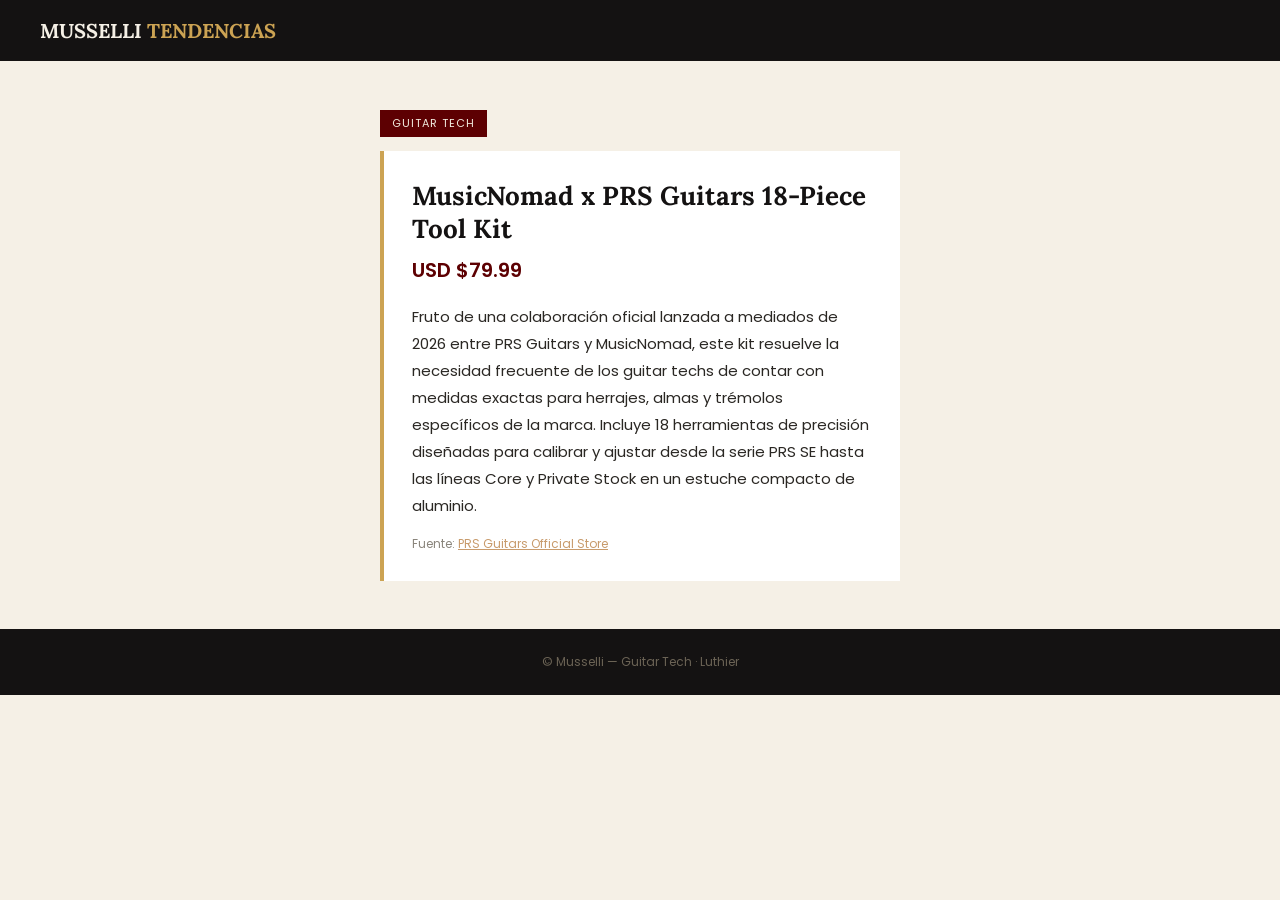
==== musicnomad-x-prs-guitars-18-piece-tool-kit/index.html @ daab8174 "Publicar: MusicNomad x PRS Guitars 18-Piece Tool Kit" ====
<!DOCTYPE html>
<html lang="es"><head><meta charset="UTF-8"><meta name="viewport" content="width=device-width, initial-scale=1.0">
<title>MusicNomad x PRS Guitars 18-Piece Tool Kit | Tendencias Musselli</title>
<meta name="description" content="Fruto de una colaboración oficial lanzada a mediados de 2026 entre PRS Guitars y MusicNomad, este kit resuelve la necesidad frecuente de los guitar te">
<link href="https://fonts.googleapis.com/css2?family=Lora:wght@600;700&family=Poppins:wght@400;500&display=swap" rel="stylesheet">
<style>
  :root { --negro:#141212; --borgona:#5D0002; --hueso:#F5F0E6; --crema:#F3ECE1; --dorado:#CCA353; --cobre:#C89B6C; }
  * { box-sizing: border-box; margin:0; padding:0; }
  body { font-family:'Poppins',sans-serif; background:var(--hueso); color:#2a2723; }
  header { background:var(--negro); padding:18px 40px; }
  .kicker { display:inline-block; background:var(--borgona); color:var(--crema); font-size:11px; letter-spacing:1px; text-transform:uppercase; padding:5px 12px; margin-bottom:14px; }
  footer { background:var(--negro); padding:24px; text-align:center; color:#6b6355; font-size:12px; }

  .logo { font-family:'Lora',serif; font-weight:700; font-size:20px; color:var(--hueso); }
  main { max-width:600px; margin:0 auto; padding:48px 40px; }
  .card { background:#fff; border-left:4px solid var(--dorado); padding:28px; }
  h1 { font-family:'Lora',serif; font-size:26px; margin-bottom:10px; color:var(--negro); }
  .price { font-size:20px; color:var(--borgona); font-weight:600; margin-bottom:18px; }
  p { font-size:15px; line-height:1.8; margin-bottom:16px; }
  .source { font-size:12px; color:#8a857c; }
  .source a { color: var(--cobre); }
</style></head>
<body>
<header><div class="logo">MUSSELLI <span style="color:var(--dorado)">TENDENCIAS</span></div></header>
<main>
  <span class="kicker">Guitar Tech</span>
  <div class="card">
    <h1>MusicNomad x PRS Guitars 18-Piece Tool Kit</h1>
    <div class="price">USD $79.99</div>
    <p>Fruto de una colaboración oficial lanzada a mediados de 2026 entre PRS Guitars y MusicNomad, este kit resuelve la necesidad frecuente de los guitar techs de contar con medidas exactas para herrajes, almas y trémolos específicos de la marca. Incluye 18 herramientas de precisión diseñadas para calibrar y ajustar desde la serie PRS SE hasta las líneas Core y Private Stock en un estuche compacto de aluminio.</p>
    <div class="source">Fuente: <a href="https://us.prsaccessories.com/products/music-nomad-prs-guitars-18-piece-tool-kit" target="_blank">PRS Guitars Official Store</a></div>
  </div>
</main>
<footer>© Musselli — Guitar Tech · Luthier</footer>
</body></html>
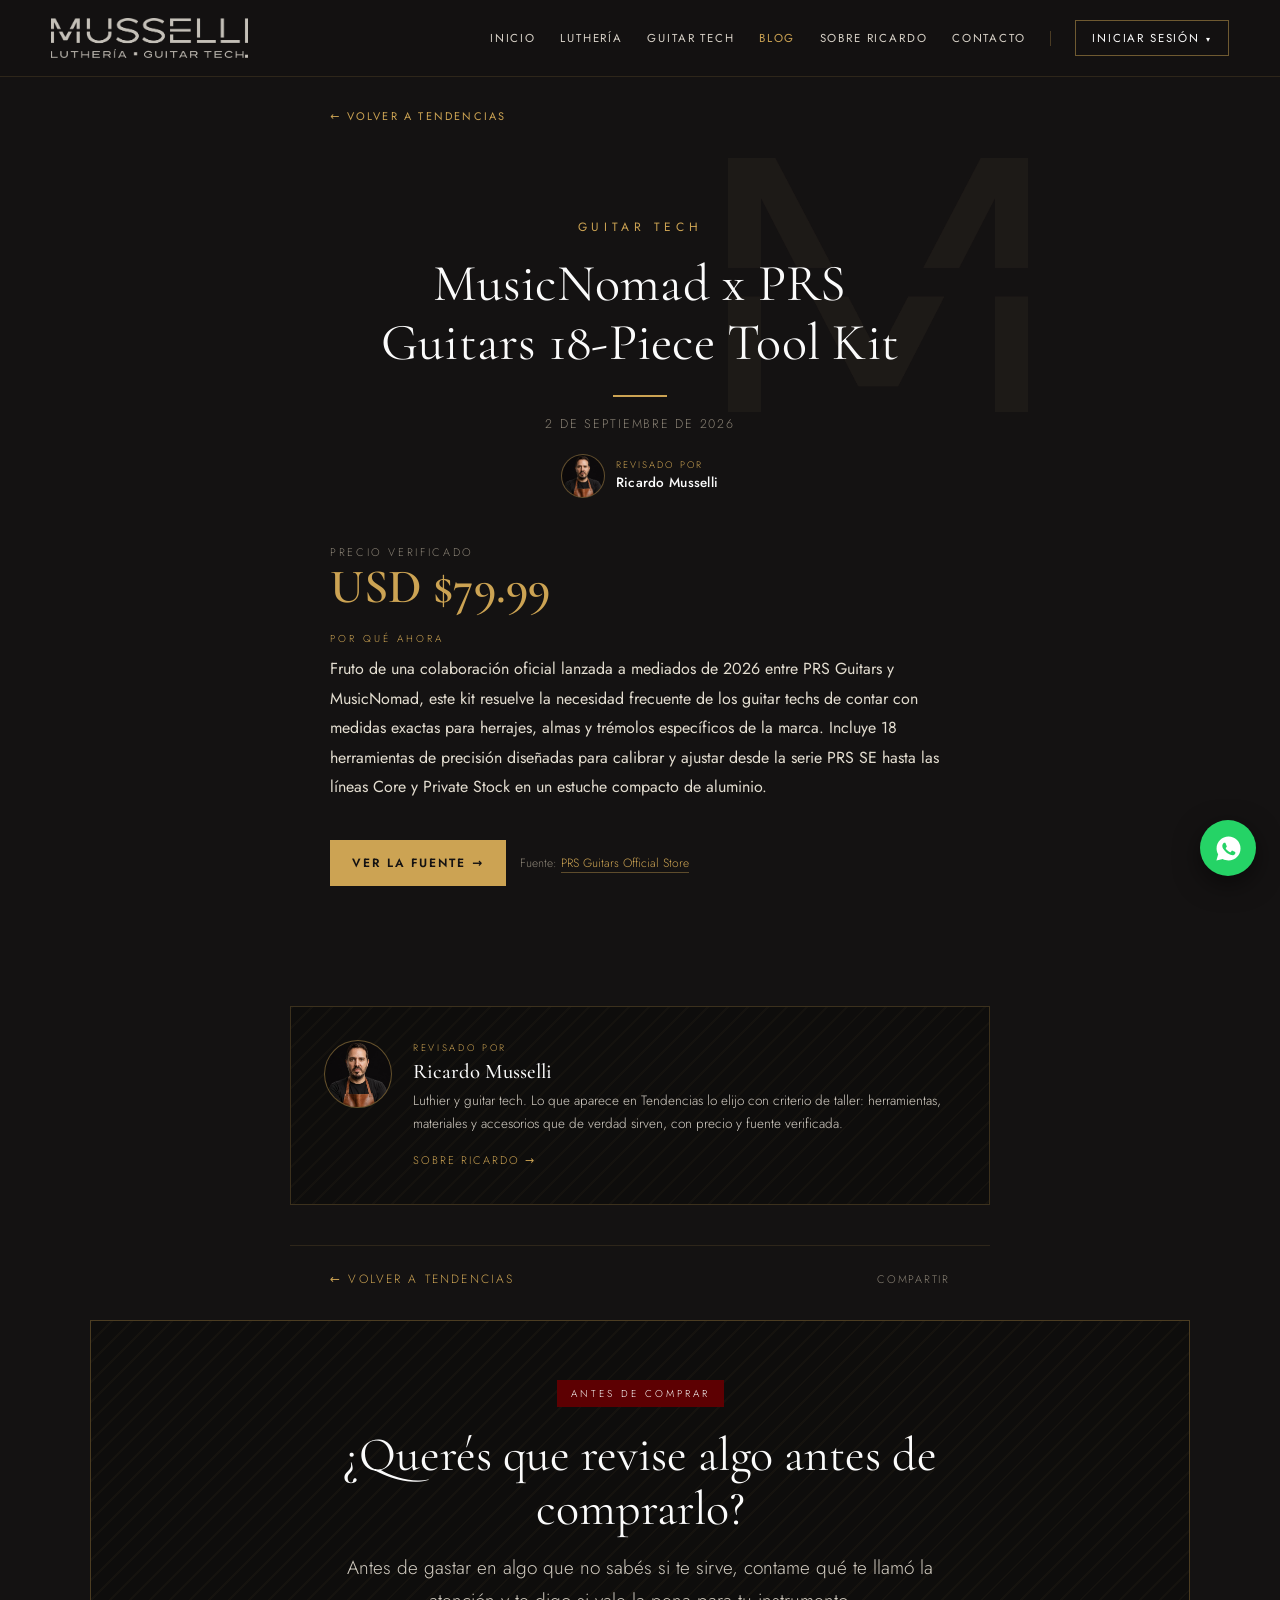
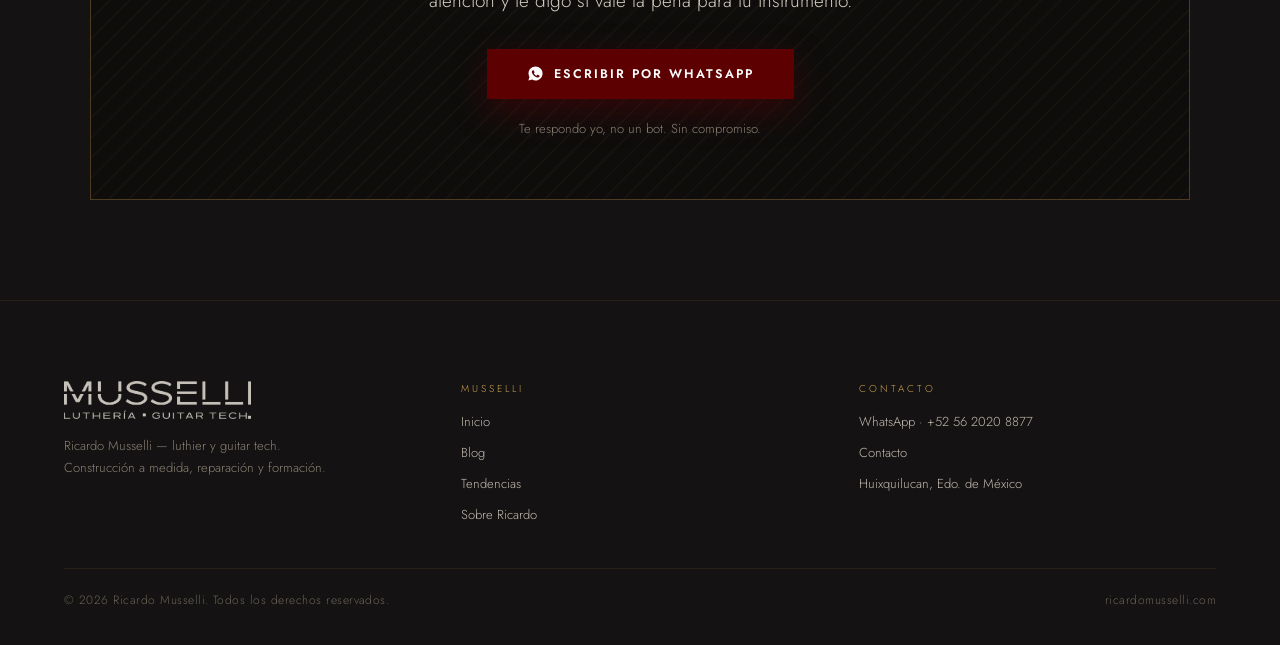
==== commit 4b9baa05: "Publicar: MusicNomad x PRS Guitars 18-Piece Tool Kit" ====
--- a/musicnomad-x-prs-guitars-18-piece-tool-kit/index.html
+++ b/musicnomad-x-prs-guitars-18-piece-tool-kit/index.html
@@ -1,35 +1,176 @@
 <!DOCTYPE html>
-<html lang="es"><head><meta charset="UTF-8"><meta name="viewport" content="width=device-width, initial-scale=1.0">
-<title>MusicNomad x PRS Guitars 18-Piece Tool Kit | Tendencias Musselli</title>
-<meta name="description" content="Fruto de una colaboración oficial lanzada a mediados de 2026 entre PRS Guitars y MusicNomad, este kit resuelve la necesidad frecuente de los guitar te">
-<link href="https://fonts.googleapis.com/css2?family=Lora:wght@600;700&family=Poppins:wght@400;500&display=swap" rel="stylesheet">
-<style>
-  :root { --negro:#141212; --borgona:#5D0002; --hueso:#F5F0E6; --crema:#F3ECE1; --dorado:#CCA353; --cobre:#C89B6C; }
-  * { box-sizing: border-box; margin:0; padding:0; }
-  body { font-family:'Poppins',sans-serif; background:var(--hueso); color:#2a2723; }
-  header { background:var(--negro); padding:18px 40px; }
-  .kicker { display:inline-block; background:var(--borgona); color:var(--crema); font-size:11px; letter-spacing:1px; text-transform:uppercase; padding:5px 12px; margin-bottom:14px; }
-  footer { background:var(--negro); padding:24px; text-align:center; color:#6b6355; font-size:12px; }
+<html lang="es">
+<head>
+<meta charset="utf-8">
+<meta name="viewport" content="width=device-width, initial-scale=1">
+<meta name="theme-color" content="#141212">
+<title>MusicNomad x PRS Guitars 18-Piece Tool Kit · Tendencias Musselli</title>
+<meta name="description" content="Fruto de una colaboración oficial lanzada a mediados de 2026 entre PRS Guitars y MusicNomad, este kit resuelve la necesidad frecuente de los guitar techs…">
+<link rel="canonical" href="https://tendencias.ricardomusselli.com/musicnomad-x-prs-guitars-18-piece-tool-kit/">
+<meta property="og:type" content="article">
+<meta property="og:title" content="MusicNomad x PRS Guitars 18-Piece Tool Kit">
+<meta property="og:description" content="Fruto de una colaboración oficial lanzada a mediados de 2026 entre PRS Guitars y MusicNomad, este kit resuelve la necesidad frecuente de los guitar techs…">
+<link rel="preconnect" href="https://fonts.googleapis.com">
+<link rel="preconnect" href="https://fonts.gstatic.com" crossorigin>
+<link href="https://fonts.googleapis.com/css2?family=Cormorant+Garamond:ital,wght@0,400;0,500;0,600;1,400;1,500&family=Jost:wght@300;400;500;600&display=swap" rel="stylesheet">
+<link rel="stylesheet" href="/assets-site/tendencias.css">
+<script>
+  document.documentElement.className += " js";
+  function picFallback(img, cls){
+    var s = document.createElement("span");
+    s.className = cls + " initials"; s.textContent = "RM";
+    img.replaceWith(s);
+  }
+</script>
+</head>
+<body>
 
-  .logo { font-family:'Lora',serif; font-weight:700; font-size:20px; color:var(--hueso); }
-  main { max-width:600px; margin:0 auto; padding:48px 40px; }
-  .card { background:#fff; border-left:4px solid var(--dorado); padding:28px; }
-  h1 { font-family:'Lora',serif; font-size:26px; margin-bottom:10px; color:var(--negro); }
-  .price { font-size:20px; color:var(--borgona); font-weight:600; margin-bottom:18px; }
-  p { font-size:15px; line-height:1.8; margin-bottom:16px; }
-  .source { font-size:12px; color:#8a857c; }
-  .source a { color: var(--cobre); }
-</style></head>
-<body>
-<header><div class="logo">MUSSELLI <span style="color:var(--dorado)">TENDENCIAS</span></div></header>
-<main>
-  <span class="kicker">Guitar Tech</span>
-  <div class="card">
+<header class="site">
+  <a class="logo" href="/"><img src="/assets-site/logo_institucional_blanco.png" alt="Musselli — Luthería · Guitar Tech"
+       onerror="this.style.display='none';this.nextElementSibling.style.display='inline'"><span class="fallback" style="display:none">MUSSELLI</span></a>
+  <nav>
+    <a href="https://www.ricardomusselli.com/">Inicio</a>
+    <a href="https://www.ricardomusselli.com/lutheria">Luthería</a>
+    <a href="https://www.ricardomusselli.com/guitar-tech">Guitar Tech</a>
+    <a class="navlink--cross" href="https://blog.ricardomusselli.com/">Blog</a>
+    <a href="https://www.ricardomusselli.com/sobre-ricardo">Sobre Ricardo</a>
+    <a href="https://www.ricardomusselli.com/contacto">Contacto</a>
+    <span class="sep"></span>
+    <span class="nav-drop nav-drop--login">
+      <a class="nav-drop__trigger login" href="https://hotmart.com/es/club/ricardo-musselli" target="_blank" rel="noopener">Iniciar sesión<i class="caret">&#9662;</i></a>
+      <span class="navpanel navpanel--right">
+        <a class="navpanel__link" href="https://hotmart.com/es/club/ricardo-musselli-luthier" target="_blank" rel="noopener">Luthería</a>
+        <a class="navpanel__link" href="https://hotmart.com/es/club/ricardo-musselli" target="_blank" rel="noopener">Guitar Tech</a>
+      </span>
+    </span>
+  </nav>
+  <button class="burger" aria-label="Menú" data-open-menu><span></span><span></span><span></span></button>
+</header>
+
+<div class="mobilemenu" id="mobilemenu">
+  <button class="close" aria-label="Cerrar" data-close-menu>&times;</button>
+  <a href="https://www.ricardomusselli.com/">Inicio</a>
+  <a href="https://www.ricardomusselli.com/lutheria">Luthería</a>
+  <a href="https://www.ricardomusselli.com/guitar-tech">Guitar Tech</a>
+  <a href="https://blog.ricardomusselli.com/">Blog</a>
+  <a href="https://www.ricardomusselli.com/sobre-ricardo">Sobre Ricardo</a>
+  <a href="https://www.ricardomusselli.com/contacto">Contacto</a>
+</div>
+
+<div class="article__nav"><a class="article__navlink" href="/">&larr; Volver a Tendencias</a></div>
+
+<article class="article">
+  <img class="article__wm" src="/assets-site/isotipo-m.png" alt="" aria-hidden="true">
+
+  <div class="article__head" data-reveal>
+    <span class="kicker">Guitar Tech</span>
     <h1>MusicNomad x PRS Guitars 18-Piece Tool Kit</h1>
-    <div class="price">USD $79.99</div>
-    <p>Fruto de una colaboración oficial lanzada a mediados de 2026 entre PRS Guitars y MusicNomad, este kit resuelve la necesidad frecuente de los guitar techs de contar con medidas exactas para herrajes, almas y trémolos específicos de la marca. Incluye 18 herramientas de precisión diseñadas para calibrar y ajustar desde la serie PRS SE hasta las líneas Core y Private Stock en un estuche compacto de aluminio.</p>
-    <div class="source">Fuente: <a href="https://us.prsaccessories.com/products/music-nomad-prs-guitars-18-piece-tool-kit" target="_blank">PRS Guitars Official Store</a></div>
+    <div class="article__meta"><time datetime="2026-09-02">2 de septiembre de 2026</time></div>
+    <div class="byline">
+      <img class="byline__pic" src="/assets-site/ricardo.jpg" alt="Ricardo Musselli" onerror="picFallback(this,'byline__pic')">
+      <span class="byline__txt">
+        <span class="byline__role">Revisado por</span>
+        <span class="byline__name">Ricardo Musselli</span>
+      </span>
+    </div>
   </div>
-</main>
-<footer>© Musselli — Guitar Tech · Luthier</footer>
-</body></html>+
+  <div class="trend" data-reveal>
+    <p class="trend__price"><small>Precio verificado</small>USD $79.99</p>
+    <span class="trend__whylabel">Por qué ahora</span>
+    <div class="trend__why">
+<p>Fruto de una colaboración oficial lanzada a mediados de 2026 entre PRS Guitars y MusicNomad, este kit resuelve la necesidad frecuente de los guitar techs de contar con medidas exactas para herrajes, almas y trémolos específicos de la marca. Incluye 18 herramientas de precisión diseñadas para calibrar y ajustar desde la serie PRS SE hasta las líneas Core y Private Stock en un estuche compacto de aluminio.</p>
+    </div>
+    
+    <div class="trend__cta">
+      <a class="trend__source-btn" href="https://us.prsaccessories.com/products/music-nomad-prs-guitars-18-piece-tool-kit" target="_blank" rel="noopener">Ver la fuente &rarr;</a>
+      <span class="trend__source-note">Fuente: <a href="https://us.prsaccessories.com/products/music-nomad-prs-guitars-18-piece-tool-kit" target="_blank" rel="noopener">PRS Guitars Official Store</a></span>
+    </div>
+  </div>
+</article>
+
+<aside class="author">
+  <img class="author__pic" src="/assets-site/ricardo.jpg" alt="Ricardo Musselli" onerror="picFallback(this,'author__pic')">
+  <div>
+    <div class="author__label">Revisado por</div>
+    <div class="author__name">Ricardo Musselli</div>
+    <p class="author__bio">Luthier y guitar tech. Lo que aparece en Tendencias lo elijo con criterio de taller: herramientas, materiales y accesorios que de verdad sirven, con precio y fuente verificada.</p>
+    <a class="author__link" href="https://www.ricardomusselli.com/sobre-ricardo">Sobre Ricardo &rarr;</a>
+  </div>
+</aside>
+
+<div class="article__foot">
+  <a class="article__back" href="/">&larr; Volver a Tendencias</a>
+  <div class="article__share">
+    <a href="https://api.whatsapp.com/send?text=MusicNomad%20x%20PRS%20Guitars%2018-Piece%20Tool%20Kit%20https://tendencias.ricardomusselli.com/musicnomad-x-prs-guitars-18-piece-tool-kit/" target="_blank" rel="noopener">Compartir</a>
+  </div>
+</div>
+
+<section class="closer">
+  <div class="closer__card" data-reveal>
+    <div class="closer__inner">
+      <span class="closer__badge">Antes de comprar</span>
+      <h2>¿Querés que revise algo antes de comprarlo?</h2>
+      <p class="lead">Antes de gastar en algo que no sabés si te sirve, contame qué te llamó la atención y te digo si vale la pena para tu instrumento.</p>
+      <div class="closer__btns closer__btns--one">
+        <a class="closer__btn closer__btn--wa" href="https://wa.me/525620208877?text=Hola%20Ricardo%2C%20te%20escribo%20desde%20Tendencias%20y%20quiero%20consultarte%20algo." target="_blank" rel="noopener">
+          <svg width="17" height="17" viewBox="0 0 24 24" fill="currentColor" aria-hidden="true"><path d="M12.04 2C6.58 2 2.13 6.45 2.13 11.91c0 1.75.46 3.45 1.32 4.95L2 22l5.25-1.38c1.45.79 3.08 1.21 4.79 1.21h.01c5.46 0 9.91-4.45 9.91-9.91 0-2.65-1.03-5.14-2.9-7.01A9.82 9.82 0 0 0 12.04 2zm5.8 14.13c-.24.68-1.42 1.31-1.95 1.36-.5.05-.97.24-3.27-.68-2.76-1.09-4.5-3.92-4.64-4.1-.13-.18-1.1-1.47-1.1-2.8s.7-1.99.94-2.26c.24-.27.53-.34.71-.34.18 0 .36 0 .51.01.16.01.39-.06.6.46.24.59.81 2.04.88 2.19.07.15.12.32.02.5-.09.18-.14.29-.27.45-.13.15-.28.34-.4.46-.13.13-.27.28-.12.54.15.27.68 1.12 1.46 1.81 1 .89 1.85 1.17 2.11 1.3.26.13.41.11.57-.07.15-.18.66-.77.84-1.03.18-.27.35-.22.59-.13.24.09 1.53.72 1.79.85.26.13.43.2.5.31.06.11.06.65-.18 1.33z"></path></svg>
+          Escribir por WhatsApp
+        </a>
+      </div>
+      <p class="fine">Te respondo yo, no un bot. Sin compromiso.</p>
+    </div>
+  </div>
+</section>
+
+<footer class="site">
+  <div class="cols">
+    <div class="brand">
+      <img src="/assets-site/logo_institucional_blanco.png" alt="Musselli — Luthería · Guitar Tech"
+           onerror="this.style.display='none';this.nextElementSibling.style.display='inline'"><span class="fallback" style="display:none">MUSSELLI</span>
+      <p>Ricardo Musselli — luthier y guitar tech. Construcción a medida, reparación y formación.</p>
+    </div>
+    <div>
+      <div class="col-title">Musselli</div>
+      <div class="col-links">
+        <a href="https://www.ricardomusselli.com/">Inicio</a>
+        <a href="https://blog.ricardomusselli.com/">Blog</a>
+        <a href="https://tendencias.ricardomusselli.com/">Tendencias</a>
+        <a href="https://www.ricardomusselli.com/sobre-ricardo">Sobre Ricardo</a>
+      </div>
+    </div>
+    <div>
+      <div class="col-title">Contacto</div>
+      <div class="col-links">
+        <a href="https://wa.me/525620208877" target="_blank" rel="noopener">WhatsApp · +52 56 2020 8877</a>
+        <a href="https://www.ricardomusselli.com/contacto">Contacto</a>
+        <span>Huixquilucan, Edo. de México</span>
+      </div>
+    </div>
+  </div>
+  <div class="bottom">
+    <span>© 2026 Ricardo Musselli. Todos los derechos reservados.</span>
+    <span><a href="https://www.ricardomusselli.com/">ricardomusselli.com</a></span>
+  </div>
+</footer>
+
+<a class="wa" href="https://wa.me/525620208877?text=Hola%20Ricardo%2C%20te%20escribo%20desde%20Tendencias." target="_blank" rel="noopener" aria-label="WhatsApp">
+  <svg width="29" height="29" viewBox="0 0 24 24" fill="#ffffff" aria-hidden="true"><path d="M12.04 2C6.58 2 2.13 6.45 2.13 11.91c0 1.75.46 3.45 1.32 4.95L2 22l5.25-1.38c1.45.79 3.08 1.21 4.79 1.21h.01c5.46 0 9.91-4.45 9.91-9.91 0-2.65-1.03-5.14-2.9-7.01A9.82 9.82 0 0 0 12.04 2zm5.8 14.13c-.24.68-1.42 1.31-1.95 1.36-.5.05-.97.24-3.27-.68-2.76-1.09-4.5-3.92-4.64-4.1-.13-.18-1.1-1.47-1.1-2.8s.7-1.99.94-2.26c.24-.27.53-.34.71-.34.18 0 .36 0 .51.01.16.01.39-.06.6.46.24.59.81 2.04.88 2.19.07.15.12.32.02.5-.09.18-.14.29-.27.45-.13.15-.28.34-.4.46-.13.13-.27.28-.12.54.15.27.68 1.12 1.46 1.81 1 .89 1.85 1.17 2.11 1.3.26.13.41.11.57-.07.15-.18.66-.77.84-1.03.18-.27.35-.22.59-.13.24.09 1.53.72 1.79.85.26.13.43.2.5.31.06.11.06.65-.18 1.33z"></path></svg>
+</a>
+
+<script>
+(function(){
+  var els = document.querySelectorAll("[data-reveal]");
+  if(!("IntersectionObserver" in window)){ els.forEach(function(e){ e.classList.add("in"); }); return; }
+  var io = new IntersectionObserver(function(en){ en.forEach(function(e){ if(e.isIntersecting){ e.target.classList.add("in"); io.unobserve(e.target); } }); }, { rootMargin:"0px 0px -6% 0px" });
+  els.forEach(function(e){ io.observe(e); });
+})();
+(function(){
+  var mm = document.getElementById("mobilemenu");
+  document.querySelector("[data-open-menu]").addEventListener("click", function(){ mm.classList.add("open"); });
+  document.querySelector("[data-close-menu]").addEventListener("click", function(){ mm.classList.remove("open"); });
+  mm.querySelectorAll("a").forEach(function(a){ a.addEventListener("click", function(){ mm.classList.remove("open"); }); });
+})();
+</script>
+</body>
+</html>
--- a/assets-site/tendencias.css
+++ b/assets-site/tendencias.css
@@ -0,0 +1,361 @@
+/* ============================================================
+   tendencias.css — hoja compartida del sub-sitio Tendencias.
+   Misma familia visual que el blog (post.css) pero acento DORADO (#CCA353)
+   en vez de cobre. La usan la portada de Tendencias y cada {slug}/index.html
+   que genera review-item (renderTrendHtml).
+   ============================================================ */
+:root{
+  --negro:#141212; --negro-2:#0e0d0c; --panel:#171310;
+  --borgona:#5D0002; --hueso:#F5F0E6; --crema:#F3ECE1; --dorado:#CCA353; --cobre:#CCA353;
+  --texto:#FBFBFB; --texto-2:#d8d2c8; --texto-3:#d2ccc1; --texto-mute:#8a8275; --texto-dim:#5f594f;
+  --serif:'Cormorant Garamond', Georgia, serif;
+  --sans:'Jost', system-ui, -apple-system, sans-serif;
+}
+*{ box-sizing:border-box; }
+html{ scroll-behavior:smooth; }
+body{ margin:0; background:var(--negro); color:var(--texto); font-family:var(--sans); font-weight:300;
+  -webkit-font-smoothing:antialiased; overflow-x:hidden; }
+::selection{ background:var(--borgona); color:var(--texto); }
+a{ color:inherit; text-decoration:none; -webkit-tap-highlight-color:transparent; }
+img{ max-width:100%; display:block; }
+.js [data-reveal]{ opacity:0; transform:translateY(24px); transition:opacity .8s cubic-bezier(.2,.7,.2,1), transform .8s cubic-bezier(.2,.7,.2,1); }
+.js [data-reveal].in{ opacity:1; transform:none; }
+@media (prefers-reduced-motion:reduce){ .js [data-reveal]{ opacity:1; transform:none; transition:none; } }
+
+.kicker{ font-family:var(--sans); font-weight:400; font-size:12px; letter-spacing:.38em; text-transform:uppercase; color:var(--cobre); }
+
+/* barra de progreso de lectura */
+.progress{ position:fixed; top:0; left:0; height:2px; width:0; z-index:70;
+  background:linear-gradient(90deg, var(--borgona), var(--cobre)); transition:width .1s linear; }
+
+/* ---------------- HEADER (igual que el home del blog) ---------------- */
+header.site{
+  position:sticky; top:0; z-index:60;
+  display:flex; align-items:center; justify-content:space-between; gap:24px;
+  padding:18px clamp(20px,4vw,56px);
+  background:rgba(20,18,18,.86); backdrop-filter:blur(9px); -webkit-backdrop-filter:blur(9px);
+  border-bottom:1px solid rgba(204,163,83,.14);
+}
+header.site .logo img{ height:40px; width:auto; }
+header.site .logo .fallback{ font-family:var(--serif); font-weight:600; font-size:19px; letter-spacing:.14em; color:var(--texto); }
+header.site nav{ display:flex; align-items:center; gap:clamp(14px,1.9vw,28px); }
+header.site nav a, header.site nav span{ font-family:var(--sans); font-weight:400; font-size:11.5px; letter-spacing:.16em; text-transform:uppercase; color:var(--texto-2); white-space:nowrap; transition:color .25s ease; }
+header.site nav a:hover{ color:var(--cobre); }
+header.site nav .sep{ width:1px; height:15px; background:rgba(204,163,83,.3); }
+header.site nav .soon{ color:var(--texto-dim); cursor:default; }
+header.site nav .login{ color:var(--texto); border:1px solid rgba(204,163,83,.5); padding:9px 16px; transition:background .25s ease, color .25s ease, border-color .25s ease; }
+.nav-drop--login:hover .login{ background:var(--cobre); color:var(--negro); border-color:var(--cobre); }
+.nav-drop{ position:relative; display:inline-flex; align-items:center; }
+.nav-drop .caret{ font-style:normal; font-size:8px; margin-left:6px; transition:transform .2s ease, color .2s ease; }
+.nav-drop:hover .caret{ transform:rotate(180deg); color:var(--cobre); }
+.nav-drop::after{ content:""; position:absolute; top:100%; left:0; right:0; height:16px; }
+.navpanel{ position:absolute; top:100%; left:50%; transform:translate(-50%,-6px); margin-top:14px; min-width:184px;
+  display:flex; flex-direction:column; padding:6px; background:rgba(14,13,12,.985); backdrop-filter:blur(10px);
+  border-radius:6px; box-shadow:0 20px 44px rgba(0,0,0,.5); opacity:0; pointer-events:none; transition:opacity .2s ease, transform .2s ease; }
+.nav-drop:hover .navpanel{ opacity:1; transform:translate(-50%,0); pointer-events:auto; }
+.navpanel--right{ left:auto; right:0; transform:translate(0,-6px); }
+.nav-drop--login:hover .navpanel--right{ transform:translate(0,0); }
+.navpanel__link{ display:block; color:var(--texto-2); font-family:var(--sans); font-size:12.5px; font-weight:400; letter-spacing:.06em; text-transform:none; padding:10px 12px; border-radius:3px; white-space:nowrap; transition:color .2s ease, background .2s ease; }
+.navpanel__link:hover{ color:var(--cobre); background:rgba(204,163,83,.08); }
+header.site .burger{ display:none; background:none; border:0; cursor:pointer; flex-direction:column; gap:5px; padding:6px; }
+header.site .burger span{ width:24px; height:1.5px; background:var(--texto); display:block; }
+.mobilemenu{ position:fixed; inset:0; z-index:59; background:rgba(15,13,12,.98); backdrop-filter:blur(6px);
+  display:flex; flex-direction:column; align-items:center; justify-content:center; gap:24px; opacity:0; pointer-events:none; transition:opacity .4s ease; }
+.mobilemenu.open{ opacity:1; pointer-events:auto; }
+.mobilemenu a{ font-family:var(--serif); font-size:17px; letter-spacing:.2em; text-transform:uppercase; color:var(--texto); }
+.mobilemenu .close{ position:absolute; top:20px; right:22px; background:none; border:0; color:var(--texto); font-size:30px; line-height:1; cursor:pointer; }
+.mobilemenu .soon{ color:var(--texto-dim); font-family:var(--serif); font-size:17px; letter-spacing:.2em; text-transform:uppercase; }
+@media (max-width:1040px){ header.site nav{ display:none; } header.site .burger{ display:flex; } }
+
+/* ---------------- ARTÍCULO ---------------- */
+.article{ position:relative; max-width:700px; margin:0 auto; padding:clamp(48px,7vw,88px) clamp(20px,5vw,40px) clamp(32px,5vw,56px); }
+
+/* marca de agua: el isotipo "M" de Musselli, muy tenue, detrás del título */
+.article__wm{ position:absolute; top:clamp(6px,2.5vw,34px); right:-3vw; width:clamp(180px,24vw,300px); opacity:.055; pointer-events:none; z-index:0; display:block; }
+@media (max-width:600px){ .article__wm{ right:-12vw; width:200px; opacity:.07; } }
+
+.article__head{ position:relative; z-index:1; text-align:center; margin-bottom:clamp(28px,4vw,44px); }
+.article__head .kicker{ display:inline-block; margin-bottom:18px; }
+.article__head h1{
+  font-family:var(--serif); font-weight:400; font-size:clamp(2rem,4.6vw,3.25rem); line-height:1.14;
+  letter-spacing:.005em; color:var(--texto); text-wrap:balance; margin:0;
+}
+.article__head h1::after{ content:""; display:block; width:54px; height:2px; background:var(--cobre); margin:22px auto 0; }
+.article__meta{ margin-top:18px; font-family:var(--sans); font-size:12.5px; letter-spacing:.14em; text-transform:uppercase; color:var(--texto-mute); }
+.article__meta .dot{ margin:0 10px; color:var(--cobre); }
+
+/* firma del autor (cabecera) */
+.byline{ display:inline-flex; align-items:center; gap:12px; margin-top:22px; }
+.byline__pic{ width:42px; height:42px; border-radius:50%; object-fit:cover; flex:0 0 auto;
+  background:var(--negro-2); box-shadow:0 0 0 1px rgba(204,163,83,.42); }
+.byline__pic.initials{ display:inline-flex; align-items:center; justify-content:center; font-family:var(--serif); font-weight:500; font-size:15px; color:var(--cobre); }
+.byline__txt{ text-align:left; line-height:1.3; }
+.byline__role{ display:block; font-family:var(--sans); font-weight:300; font-size:9.5px; letter-spacing:.22em; text-transform:uppercase; color:var(--cobre); margin-bottom:3px; }
+.byline__name{ display:block; font-family:var(--sans); font-weight:500; font-size:13.5px; color:var(--texto); letter-spacing:.02em; }
+
+/* caja de autor (final del artículo) */
+.author{ max-width:700px; margin:clamp(36px,5vw,56px) auto 0; padding:clamp(24px,3.4vw,34px);
+  border:1px solid rgba(204,163,83,.24); background:var(--negro-2); position:relative; overflow:hidden;
+  display:flex; gap:22px; align-items:flex-start; }
+.author::before{ content:""; position:absolute; inset:0; pointer-events:none;
+  background:repeating-linear-gradient(135deg, rgba(204,163,83,.035) 0 2px, transparent 2px 14px); }
+.author > *{ position:relative; }
+.author__pic{ width:66px; height:66px; border-radius:50%; object-fit:cover; flex:0 0 auto;
+  box-shadow:0 0 0 1px rgba(204,163,83,.45); background:var(--negro); }
+.author__pic.initials{ display:flex; align-items:center; justify-content:center; font-family:var(--serif); font-weight:500; font-size:20px; color:var(--cobre); }
+.author__label{ font-family:var(--sans); font-size:9.5px; letter-spacing:.28em; text-transform:uppercase; color:var(--cobre); }
+.author__name{ font-family:var(--serif); font-weight:500; font-size:1.3rem; color:var(--texto); margin:4px 0 6px; }
+.author__bio{ font-family:var(--sans); font-size:13.5px; line-height:1.65; color:var(--texto-2); font-weight:300; margin:0 0 12px; }
+.author__link{ font-family:var(--sans); font-size:11px; letter-spacing:.18em; text-transform:uppercase; color:var(--cobre); display:inline-flex; gap:8px; transition:gap .2s ease; }
+.author__link:hover{ gap:13px; }
+@media (max-width:520px){ .author{ flex-direction:column; } }
+
+.article__hero{
+  margin:clamp(28px,4vw,44px) 0 clamp(30px,4.5vw,52px);
+  border:1px solid rgba(204,163,83,.16); overflow:hidden;
+}
+.article__hero img{ width:100%; aspect-ratio:16 / 8; object-fit:cover; filter:brightness(1.02) saturate(1.02); display:block; }
+
+/* índice / tabla de contenidos (lo arma el JS con los <h2>) */
+.toc{ position:relative; z-index:1; margin:0 0 clamp(30px,4vw,46px); padding:22px 0;
+  border-top:1px solid rgba(204,163,83,.18); border-bottom:1px solid rgba(204,163,83,.18); }
+.toc[hidden]{ display:none; }
+.toc__label{ font-family:var(--sans); font-size:10px; letter-spacing:.3em; text-transform:uppercase; color:var(--cobre); margin-bottom:14px; }
+.toc ol{ list-style:none; margin:0; padding:0; display:grid; gap:9px; }
+.toc a{ font-family:var(--sans); font-size:13.5px; font-weight:400; color:var(--texto-2); display:flex; gap:13px; align-items:baseline; transition:color .2s ease; }
+.toc a:hover{ color:var(--cobre); }
+.toc a .n{ color:var(--cobre); font-family:var(--serif); font-size:1.05em; flex:0 0 auto; }
+
+/* cuerpo (markdown → HTML) */
+.article__body{ position:relative; z-index:1; counter-reset:sec; font-size:clamp(16.5px,1.05vw,18px); line-height:1.85; color:#e3ddd0; font-weight:400; }
+.article__body::after{ content:"\25C6"; display:block; text-align:center; color:var(--cobre); font-size:11px; letter-spacing:.5em; margin-top:2.6em; }
+.article__body > p{ margin:0 0 1.5em; }
+.article__body > p:first-of-type{ font-size:1.06em; color:var(--texto); }
+/* letra capital en el primer párrafo */
+.article__body > p:first-of-type::first-letter{
+  font-family:var(--serif); font-weight:500; font-size:3.4em; line-height:.78;
+  float:left; margin:.06em .1em 0 0; color:var(--cobre);
+}
+#readtime[hidden], #rt-dot[hidden]{ display:none; }
+.article__body h2{
+  font-family:var(--serif); font-weight:500; font-size:clamp(1.5rem,2.8vw,2rem); line-height:1.2;
+  color:var(--texto); margin:3em 0 .7em; letter-spacing:.005em;
+}
+/* número de sección grande y semitenue, tipo capítulo */
+.article__body h2::before{
+  counter-increment:sec;
+  content:counter(sec, decimal-leading-zero);
+  display:block; font-family:var(--serif); font-weight:500; line-height:1;
+  font-size:clamp(2.4rem,5.5vw,3.6rem); color:rgba(204,163,83,.28); margin-bottom:.12em;
+}
+.article__body h3{ counter-reset:none; }
+.article__body h3{
+  font-family:var(--serif); font-weight:500; font-size:clamp(1.2rem,2vw,1.5rem); line-height:1.25;
+  color:var(--texto); margin:2em 0 .6em;
+}
+.article__body h2 + p, .article__body h3 + p{ margin-top:0; }
+.article__body a{ color:var(--cobre); border-bottom:1px solid rgba(204,163,83,.35); transition:border-color .2s ease; }
+.article__body a:hover{ border-color:var(--cobre); }
+.article__body strong{ color:var(--texto); font-weight:500; }
+.article__body em{ font-style:italic; }
+.article__body ul, .article__body ol{ margin:0 0 1.5em; padding-left:1.4em; }
+.article__body li{ margin:.5em 0; padding-left:.2em; }
+.article__body ul li::marker{ color:var(--cobre); }
+.article__body ol li::marker{ color:var(--cobre); font-family:var(--serif); }
+/* cita destacada: centrada, grande, con comilla cobre */
+.article__body blockquote{
+  margin:2.6em 0; padding:0; border:0; text-align:center; position:relative;
+  font-family:var(--serif); font-style:italic; font-weight:500;
+  font-size:clamp(1.5rem,3vw,2rem); line-height:1.42; color:var(--texto);
+}
+.article__body blockquote::before{ content:"\201C"; display:block; font-family:var(--serif); font-size:3.4em; line-height:.35; color:var(--cobre); margin-bottom:.12em; }
+.article__body blockquote p{ margin:0 auto; max-width:34ch; }
+
+/* caja "nota" — textura de rayas, borde cobre */
+.article__body .nota{
+  margin:2.4em 0; padding:clamp(20px,3vw,30px); position:relative; overflow:hidden;
+  border:1px solid rgba(204,163,83,.3); background:var(--negro-2);
+}
+.article__body .nota::before{ content:""; position:absolute; inset:0; pointer-events:none;
+  background:repeating-linear-gradient(135deg, rgba(204,163,83,.045) 0 2px, transparent 2px 14px); }
+.article__body .nota > *{ position:relative; }
+.article__body .nota__label{ font-family:var(--sans); font-size:10px; letter-spacing:.28em; text-transform:uppercase; color:var(--cobre); display:block; margin-bottom:9px; }
+.article__body .nota p{ margin:0; font-size:.97em; }
+/* divisor ornamental: línea — rombo — línea */
+.article__body hr{
+  border:0; width:200px; height:8px; margin:2.8em auto; overflow:visible; position:relative;
+  background:
+    linear-gradient(rgba(204,163,83,.35),rgba(204,163,83,.35)) left center/78px 1px no-repeat,
+    linear-gradient(rgba(204,163,83,.35),rgba(204,163,83,.35)) right center/78px 1px no-repeat;
+}
+.article__body hr::after{
+  content:""; position:absolute; left:50%; top:50%; width:7px; height:7px;
+  transform:translate(-50%,-50%) rotate(45deg); border:1px solid var(--cobre);
+}
+.article__body figure{ margin:2.2em 0; border:1px solid rgba(204,163,83,.16); overflow:hidden; }
+.article__body figure img{ width:100%; display:block; }
+.article__body figcaption{ font-family:var(--sans); font-size:12.5px; color:var(--texto-mute); padding:12px 16px; border-top:1px solid rgba(204,163,83,.12); }
+.article__body code{ font-family:ui-monospace, SFMono-Regular, Menlo, monospace; font-size:.9em; background:rgba(204,163,83,.1); padding:2px 6px; border-radius:3px; }
+
+.article__foot{
+  max-width:700px; margin:clamp(28px,4vw,40px) auto 0; padding:24px clamp(20px,5vw,40px) 0;
+  display:flex; align-items:center; justify-content:space-between; gap:16px 24px; flex-wrap:wrap;
+  border-top:1px solid rgba(204,163,83,.14);
+}
+.article__back{ display:inline-flex; align-items:center; gap:9px; font-family:var(--sans); font-size:12px; letter-spacing:.18em; text-transform:uppercase; color:var(--cobre); }
+.article__back:hover{ gap:14px; }
+
+/* flecha de retorno arriba del artículo */
+.article__nav{ max-width:700px; margin:0 auto; padding:clamp(18px,3vw,26px) clamp(20px,5vw,40px) 0; position:relative; z-index:1; }
+.article__navlink{ display:inline-flex; align-items:center; gap:8px; font-family:var(--sans); font-weight:400;
+  font-size:11px; letter-spacing:.2em; text-transform:uppercase; color:var(--cobre); transition:gap .2s ease; }
+.article__navlink:hover{ gap:13px; }
+.v2 .article__nav{ text-align:left; }
+.article__share{ font-family:var(--sans); font-size:11px; letter-spacing:.16em; text-transform:uppercase; color:var(--texto-mute); display:flex; gap:16px; }
+.article__share a:hover{ color:var(--cobre); }
+@media (max-width:520px){ .article__foot{ flex-direction:column; align-items:flex-start; } }
+
+/* ---------------- BLOQUE DE CIERRE (igual que el home) ---------------- */
+.closer{ padding:clamp(20px,3vw,32px) clamp(20px,5vw,64px) clamp(56px,8vw,100px); }
+.closer__card{ position:relative; overflow:hidden; max-width:1100px; margin:0 auto;
+  border:1px solid rgba(204,163,83,.32); background:var(--negro-2); padding:clamp(34px,4.6vw,60px); text-align:center; }
+.closer__card::before{ content:""; position:absolute; inset:0; pointer-events:none;
+  background:repeating-linear-gradient(135deg, rgba(204,163,83,.04) 0 2px, transparent 2px 14px); }
+.closer__inner{ position:relative; max-width:720px; margin:0 auto; }
+.closer__badge{ display:inline-block; font-family:var(--sans); font-size:10px; letter-spacing:.3em; text-transform:uppercase; color:var(--texto); background:var(--borgona); padding:6px 14px; margin-bottom:22px; }
+.closer h2{ font-family:var(--serif); font-weight:400; font-size:clamp(1.9rem,4vw,3rem); line-height:1.12; margin:0 0 16px; color:var(--texto); }
+.closer p.lead{ font-size:clamp(16px,1.8vw,19px); line-height:1.7; color:var(--texto-3); font-weight:300; margin:0 auto 32px; max-width:600px; }
+.closer__btns{ display:flex; flex-wrap:wrap; align-items:stretch; justify-content:center; gap:14px; max-width:820px; margin:0 auto; }
+.closer__btn{ display:inline-flex; align-items:center; justify-content:center; gap:10px; flex:1 1 220px; padding:16px 18px;
+  font-family:var(--sans); font-size:12.5px; font-weight:600; letter-spacing:.16em; text-transform:uppercase; transition:background .25s ease, color .25s ease, border-color .25s ease; }
+.closer__btn--ghost{ color:var(--texto); border:1px solid rgba(204,163,83,.5); }
+.closer__btn--ghost:hover{ border-color:var(--cobre); color:var(--cobre); }
+.closer__btn--wa{ color:var(--texto); background:var(--borgona); box-shadow:0 12px 34px rgba(93,0,2,.45); }
+.closer__btn--wa:hover{ background:#7a0a0c; }
+.closer p.fine{ font-size:13px; line-height:1.6; color:var(--texto-mute); font-weight:300; margin:20px 0 0; }
+
+/* ---------------- FOOTER ---------------- */
+footer.site{ padding:clamp(52px,8vw,80px) clamp(20px,5vw,64px) 36px; border-top:1px solid rgba(204,163,83,.1); }
+footer.site .cols{ max-width:1240px; margin:0 auto; display:grid; grid-template-columns:repeat(auto-fit, minmax(220px,1fr)); gap:40px; }
+footer.site .brand img{ height:38px; width:auto; }
+footer.site .brand .fallback{ font-family:var(--serif); font-weight:600; font-size:17px; letter-spacing:.14em; color:var(--texto); }
+footer.site .brand p{ font-size:13px; line-height:1.7; color:var(--texto-mute); font-weight:300; margin:16px 0 0; max-width:280px; }
+footer.site .col-title{ font-family:var(--sans); font-size:10px; letter-spacing:.3em; text-transform:uppercase; color:var(--cobre); margin-bottom:16px; }
+footer.site .col-links{ display:flex; flex-direction:column; gap:12px; }
+footer.site .col-links a, footer.site .col-links span{ font-size:13px; font-weight:300; color:#c4bcb1; transition:color .2s ease; }
+footer.site .col-links a:hover{ color:var(--cobre); }
+footer.site .bottom{ max-width:1240px; margin:44px auto 0; padding-top:22px; border-top:1px solid rgba(204,163,83,.1);
+  font-size:12px; color:#6b6358; letter-spacing:.04em; display:flex; flex-wrap:wrap; gap:8px 20px; justify-content:space-between; }
+
+.wa{ position:fixed; bottom:24px; right:24px; z-index:55; width:56px; height:56px; border-radius:50%; background:#25D366;
+  display:flex; align-items:center; justify-content:center; box-shadow:0 8px 26px rgba(0,0,0,.5); transition:transform .25s ease; }
+.wa:hover{ transform:scale(1.08); }
+
+/* ============================================================
+   VARIANTES — misma estructura HTML, distinta piel.
+   .v1 = base (editorial centrado, ya definido arriba).
+   ============================================================ */
+
+/* ---------- V2 · "Revista / apaisado" : cabecera a la izquierda, hero a sangre,
+     secciones con barra cobre, sin capital, cita a la izquierda ---------- */
+.v2 .article__head{ text-align:left; }
+.v2 .article__head .kicker{ margin-bottom:14px; }
+.v2 .article__head h1{ font-size:clamp(2rem,4.4vw,3.1rem); }
+.v2 .article__head h1::after{ margin:20px 0 0; }
+.v2 .article__meta{ letter-spacing:.12em; }
+.v2 .article__wm{ top:auto; bottom:6vh; right:auto; left:-7vw; width:clamp(210px,32vw,380px); opacity:.045; }
+.v2 .article__hero{ width:100vw; margin-left:calc(50% - 50vw); border-left:0; border-right:0; }
+.v2 .article__hero img{ aspect-ratio:21 / 8; }
+.v2 .toc{ border:0; border-left:2px solid var(--cobre); padding:4px 0 4px 20px; }
+.v2 .article__body > p:first-of-type::first-letter{ font-family:inherit; font-size:inherit; float:none; margin:0; color:inherit; font-weight:400; }
+.v2 .article__body > p:first-of-type{ font-size:1.16em; color:var(--texto); border-top:1px solid rgba(204,163,83,.28); padding-top:1.2em; }
+.v2 .article__body h2{ border-left:2px solid var(--cobre); padding-left:20px; margin-top:2.6em; }
+.v2 .article__body h2::before{ font-size:clamp(.95rem,1.4vw,1.1rem); font-weight:400; letter-spacing:.3em; color:var(--cobre); margin-bottom:.35em; }
+.v2 .article__body blockquote{ text-align:left; border-left:3px solid var(--cobre); padding:.1em 0 .1em 24px; font-size:clamp(1.35rem,2.6vw,1.7rem); line-height:1.5; }
+.v2 .article__body blockquote::before{ display:none; }
+.v2 .article__body blockquote p{ margin:0; max-width:none; }
+
+/* ---------- V3 · "Sobrio / clásico" : más contenido, sin números,
+     reglas de sección a todo el ancho, cita en recuadro ---------- */
+.v3 .article__head h1{ font-size:clamp(1.85rem,3.7vw,2.7rem); }
+.v3 .article__wm{ display:none; }
+.v3 .article__hero img{ aspect-ratio:21 / 7; filter:brightness(.95) saturate(.97); }
+.v3 .toc{ border-top:0; }
+.v3 .article__body h2{ margin-top:2.8em; }
+.v3 .article__body h2::before{
+  counter-increment:sec;
+  content:""; display:block; width:100%; height:1px; background:rgba(204,163,83,.3);
+  font-size:0; margin-bottom:26px;
+}
+.v3 .article__body > p:first-of-type::first-letter{ color:var(--hueso); font-size:3em; }
+.v3 .article__body blockquote{
+  text-align:left; border:1px solid rgba(204,163,83,.3); background:var(--negro-2);
+  padding:clamp(20px,3vw,28px); font-size:clamp(1.3rem,2.4vw,1.55rem); line-height:1.5; position:relative;
+}
+.v3 .article__body blockquote::before{ display:none; }
+.v3 .article__body blockquote p{ margin:0; max-width:none; }
+.v3 .article__body .nota{ border:0; border-left:2px solid var(--cobre); background:transparent; padding:6px 0 6px 22px; }
+.v3 .article__body .nota::before{ display:none; }
+
+/* ============================================================
+   TENDENCIAS \u2014 estilos propios del sub-sitio
+   ============================================================ */
+
+/* separador dorado en el nav (BLOG / TENDENCIAS cruzados) */
+header.site nav .navlink--cross{ color:var(--dorado); }
+
+/* ---------------- PORTADA \u00b7 HERO (banner apaisado) ---------------- */
+.thero{ position:relative; overflow:hidden; min-height:clamp(360px,48vh,520px); display:flex; align-items:flex-end; }
+.thero__bg{ position:absolute; inset:0; background:#0e0d0c center 45% / cover no-repeat; filter:brightness(.8) saturate(.95); }
+.thero__grad{ position:absolute; inset:0; background:linear-gradient(180deg,
+  rgba(14,13,12,.28) 0%, rgba(20,18,18,.20) 26%, rgba(20,18,18,.5) 58%, rgba(14,13,12,.93) 88%, var(--negro) 100%); }
+.thero__vig{ position:absolute; inset:0; background:
+  linear-gradient(90deg, rgba(14,13,12,.55) 0%, rgba(20,18,18,.12) 44%, rgba(20,18,18,0) 72%),
+  radial-gradient(130% 120% at 28% 92%, rgba(14,13,12,0) 55%, rgba(14,13,12,.5) 100%); }
+.thero__inner{ position:relative; z-index:3; width:100%; max-width:1000px; margin:0 auto;
+  padding:130px clamp(20px,5vw,64px) clamp(40px,6vw,64px); }
+.thero .kicker{ display:block; margin-bottom:20px; font-size:11px; letter-spacing:.4em; color:var(--dorado);
+  text-shadow:0 2px 14px rgba(0,0,0,.7); }
+.thero h1{ font-family:var(--serif); font-weight:400; font-size:clamp(2.1rem,5vw,3.9rem); line-height:1.05;
+  letter-spacing:.01em; margin:0 0 20px; color:var(--texto); text-wrap:balance; max-width:min(20ch,100%);
+  text-shadow:0 2px 34px rgba(0,0,0,.72), 0 1px 6px rgba(0,0,0,.55); }
+.thero h1 em{ font-style:italic; color:#e7c46b; }
+.thero .lede{ font-size:clamp(15px,1.7vw,19px); line-height:1.7; color:#c9c1b0; font-weight:300; margin:0;
+  max-width:min(620px,100%); text-shadow:0 1px 12px rgba(0,0,0,.6); }
+
+/* ---------------- PORTADA \u00b7 GRILLA DE TARJETAS ---------------- */
+.tsection{ max-width:1160px; margin:0 auto; padding:clamp(40px,6vw,72px) clamp(20px,5vw,64px) clamp(56px,8vw,90px); }
+.tgrid{ display:grid; grid-template-columns:repeat(auto-fill, minmax(min(100%,300px),1fr)); gap:20px; align-items:start; }
+.tcard{ display:flex; flex-direction:column; background:var(--panel); border:1px solid rgba(204,163,83,.16);
+  border-left:3px solid var(--dorado); padding:clamp(20px,2.6vw,28px); transition:border-color .25s ease, transform .25s ease, background .25s ease; }
+.tcard:hover{ border-left-color:#e7c46b; background:#1c1712; transform:translateY(-2px); }
+.tcard__cat{ font-family:var(--sans); font-weight:400; font-size:10px; letter-spacing:.32em; text-transform:uppercase; color:var(--dorado); }
+.tcard h3{ font-family:var(--serif); font-weight:500; font-size:clamp(1.2rem,1.7vw,1.42rem); line-height:1.3;
+  color:var(--texto); margin:.5em 0 .55em; }
+.tcard__price{ font-family:var(--serif); font-weight:600; font-size:1.2rem; color:var(--dorado); margin-bottom:.6em; }
+.tcard__exc{ font-family:var(--sans); font-weight:300; font-size:13.5px; line-height:1.65; color:var(--texto-2); margin:0 0 14px; }
+.tcard__date{ margin-top:auto; font-family:var(--sans); font-size:11px; letter-spacing:.1em; text-transform:uppercase; color:var(--texto-mute); }
+
+.tempty{ text-align:center; color:var(--texto-mute); font-size:15px; padding:70px 0; }
+
+/* ---------------- P\u00c1GINA INDIVIDUAL \u00b7 bloque de la tendencia ---------------- */
+.trend{ position:relative; z-index:1; }
+.trend__price{ font-family:var(--serif); font-weight:600; font-size:clamp(2rem,4.5vw,3rem); line-height:1;
+  color:var(--dorado); margin:0 0 .1em; }
+.trend__price small{ display:block; font-family:var(--sans); font-weight:300; font-size:11px; letter-spacing:.24em;
+  text-transform:uppercase; color:var(--texto-mute); margin-bottom:.5em; }
+.trend__whylabel{ font-family:var(--sans); font-size:10px; letter-spacing:.3em; text-transform:uppercase;
+  color:var(--dorado); display:block; margin:2em 0 .8em; }
+.trend__why{ font-size:clamp(16px,1.05vw,17.5px); line-height:1.85; color:#e3ddd0; font-weight:400; margin:0; }
+.trend__why p{ margin:0 0 1.3em; }
+.trend__cta{ margin:2.4em 0 .5em; display:flex; flex-wrap:wrap; gap:14px; align-items:center; }
+.trend__source-btn{ display:inline-flex; align-items:center; gap:10px; padding:14px 22px; background:var(--dorado); color:var(--negro);
+  font-family:var(--sans); font-weight:600; font-size:12px; letter-spacing:.16em; text-transform:uppercase;
+  transition:background .2s ease, gap .2s ease; }
+.trend__source-btn:hover{ background:#e7c46b; gap:14px; }
+.trend__source-note{ font-family:var(--sans); font-size:12px; color:var(--texto-mute); }
+.trend__source-note a{ color:var(--dorado); border-bottom:1px solid rgba(204,163,83,.4); }
+
+/* bloque de cierre con un solo botón: que no se estire a todo el ancho */
+.closer__btns--one{ justify-content:center; }
+.closer__btns--one .closer__btn{ flex:0 1 auto; padding-left:40px; padding-right:40px; }
